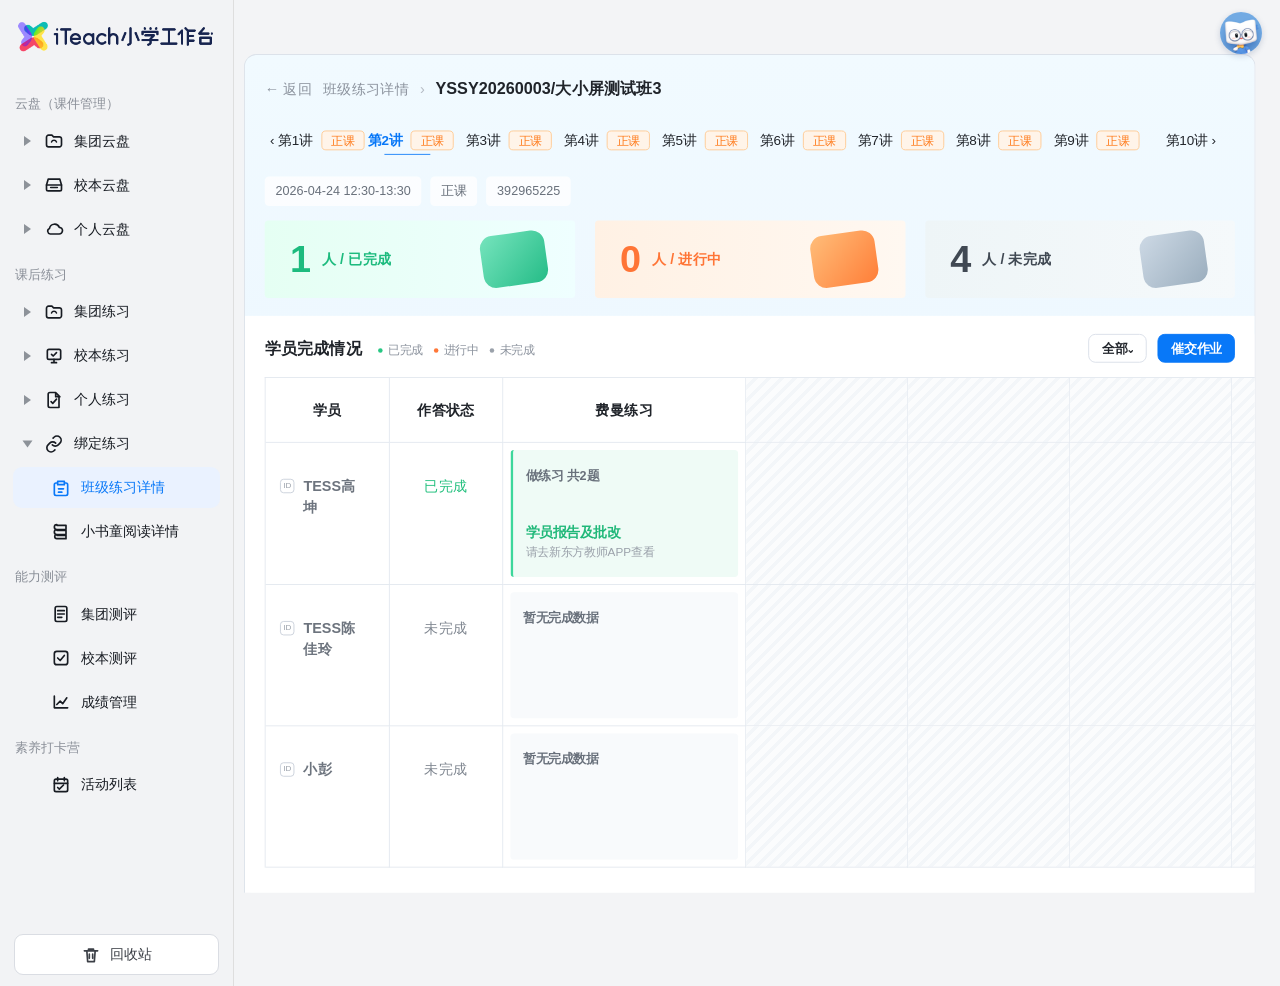
==== pages/class-detail.html @ 16ca64b8 "Initial static prototype" ====
<!doctype html>
<html lang="zh-CN">
  <head>
    <meta charset="utf-8" />
    <meta name="viewport" content="width=device-width, initial-scale=1" />
    <title>班级练习详情 - 原型</title>
    <link rel="stylesheet" href="../assets/styles.css" />
    <link rel="stylesheet" href="../assets/class-detail.css" />
  </head>
  <body>
    <div class="app">
      <aside class="iteach-sidebar">
        <div class="sidebar-logo"><img src="../assets/iteach-logo.png" alt="iTeach小学工作台" /></div>
        <nav class="iteach-nav" aria-label="主导航">
          <div class="nav-group-title">云盘（课件管理）</div>
          <a class="nav-row" href="#"><span class="tri"></span><span class="nav-icon icon-folder-cloud"></span><span class="nav-label">集团云盘</span></a>
          <a class="nav-row" href="#"><span class="tri"></span><span class="nav-icon icon-drive"></span><span class="nav-label">校本云盘</span></a>
          <a class="nav-row" href="#"><span class="tri"></span><span class="nav-icon icon-cloud"></span><span class="nav-label">个人云盘</span></a>
          <div class="nav-group-title">课后练习</div>
          <a class="nav-row" href="../index.html"><span class="tri"></span><span class="nav-icon icon-folder-check"></span><span class="nav-label">集团练习</span></a>
          <a class="nav-row" href="../index.html"><span class="tri"></span><span class="nav-icon icon-screen-check"></span><span class="nav-label">校本练习</span></a>
          <a class="nav-row" href="../index.html"><span class="tri"></span><span class="nav-icon icon-file-check"></span><span class="nav-label">个人练习</span></a>
          <a class="nav-row expanded" href="#"><span class="tri"></span><span class="nav-icon icon-link"></span><span class="nav-label">绑定练习</span></a>
          <a class="nav-row child active" href="class-detail.html"><span class="nav-icon icon-clipboard"></span><span class="nav-label">班级练习详情</span></a>
          <a class="nav-row child" href="#"><span class="nav-icon icon-book-stack"></span><span class="nav-label">小书童阅读详情</span></a>
          <div class="nav-group-title">能力测评</div>
          <a class="nav-row child" href="#"><span class="nav-icon icon-report"></span><span class="nav-label">集团测评</span></a>
          <a class="nav-row child" href="#"><span class="nav-icon icon-check-square"></span><span class="nav-label">校本测评</span></a>
          <a class="nav-row child" href="#"><span class="nav-icon icon-chart"></span><span class="nav-label">成绩管理</span></a>
          <div class="nav-group-title">素养打卡营</div>
          <a class="nav-row child" href="#"><span class="nav-icon icon-calendar-check"></span><span class="nav-label">活动列表</span></a>
        </nav>
        <button class="recycle" type="button"><span class="nav-icon icon-trash"></span><span>回收站</span></button>
      </aside>

      <main class="main class-detail-main">
        <div class="avatar" aria-label="当前用户">owl</div>
        <section class="class-detail-shell">
          <header class="class-detail-head">
            <div class="class-breadcrumb"><a href="../index.html">← 返回</a><span>班级练习详情</span><strong>YSSY20260003/大小屏测试班3</strong></div>
            <nav class="lesson-tabs" aria-label="课次切换">
              <button type="button">‹ 第1讲 <span>正课</span></button>
              <button class="active" type="button">第2讲 <span>正课</span></button>
              <button type="button">第3讲 <span>正课</span></button>
              <button type="button">第4讲 <span>正课</span></button>
              <button type="button">第5讲 <span>正课</span></button>
              <button type="button">第6讲 <span>正课</span></button>
              <button type="button">第7讲 <span>正课</span></button>
              <button type="button">第8讲 <span>正课</span></button>
              <button type="button">第9讲 <span>正课</span></button>
              <button type="button">第10讲 ›</button>
            </nav>
            <div class="lesson-meta"><span>2026-04-24 12:30-13:30</span><span>正课</span><span>392965225</span></div>
          </header>

          <section class="completion-cards" aria-label="完成统计">
            <article class="complete">
              <strong>1</strong><span>人 / 已完成</span><em></em>
            </article>
            <article class="doing">
              <strong>0</strong><span>人 / 进行中</span><em></em>
            </article>
            <article class="pending">
              <strong>4</strong><span>人 / 未完成</span><em></em>
            </article>
          </section>

          <section class="student-completion">
            <div class="completion-head">
              <div><h1>学员完成情况</h1><span class="legend done">已完成</span><span class="legend doing">进行中</span><span class="legend pending">未完成</span></div>
              <div class="completion-actions"><button class="btn" type="button">全部⌄</button><button class="btn primary" type="button">催交作业</button></div>
            </div>

            <div class="completion-grid" role="table" aria-label="学员完成情况">
              <div class="grid-head student">学员</div>
              <div class="grid-head status-col">作答状态</div>
              <div class="grid-head task-col">费曼练习</div>
              <div class="grid-head blank"></div>
              <div class="grid-head blank"></div>
              <div class="grid-head blank"></div>
              <div class="grid-head blank"></div>

              <div class="student-cell"><span class="student-id">ID</span><strong>TESS高<br />坤</strong></div>
              <div class="status-cell done">已完成</div>
              <div class="task-cell">
                <div class="feynman-task done">
                  <span>做练习 共2题</span>
                  <a href="report.html">学员报告及批改</a>
                  <em>请去新东方教师APP查看</em>
                </div>
              </div>
              <div class="empty-col"></div>
              <div class="empty-col"></div>
              <div class="empty-col"></div>
              <div class="empty-col"></div>

              <div class="student-cell"><span class="student-id">ID</span><strong>TESS陈<br />佳玲</strong></div>
              <div class="status-cell">未完成</div>
              <div class="task-cell"><div class="empty-task">暂无完成数据</div></div>
              <div class="empty-col"></div>
              <div class="empty-col"></div>
              <div class="empty-col"></div>
              <div class="empty-col"></div>

              <div class="student-cell"><span class="student-id">ID</span><strong>小彭</strong></div>
              <div class="status-cell">未完成</div>
              <div class="task-cell"><div class="empty-task">暂无完成数据</div></div>
              <div class="empty-col"></div>
              <div class="empty-col"></div>
              <div class="empty-col"></div>
              <div class="empty-col"></div>
            </div>
          </section>
        </section>
      </main>
    </div>
  </body>
</html>
---- assets/styles.css ----
* {
  box-sizing: border-box;
}
:root {
  --iteach-blue-600: #0878f8;
  --iteach-blue-100: #eaf4ff;
  --iteach-blue-border: #bfe3ff;
  --iteach-warning: #ff7043;
  --iteach-warning-bg: #fff1eb;
  --iteach-success: #19b66a;
  --iteach-success-bg: #edfff6;
  --iteach-page-bg: #f3f4f6;
  --iteach-sidebar-bg: #f2f3f5;
  --iteach-panel: #ffffff;
  --iteach-panel-soft: #f7f9fc;
  --iteach-text-primary: #20242a;
  --iteach-text-secondary: #606873;
  --iteach-text-muted: #a8afb8;
  --iteach-border: #e8ebef;
  --iteach-border-strong: #d8dee8;
  --iteach-divider: #eef0f3;
  --iteach-radius-sm: 6px;
  --iteach-radius-md: 8px;
  --iteach-radius-lg: 12px;
  --iteach-shadow-popover: 0 6px 18px rgb(31 45 61 / 12%);
  --iteach-shadow-modal: 0 12px 32px rgb(31 45 61 / 18%);
  --iteach-font-family: -apple-system, BlinkMacSystemFont, "Segoe UI", Arial, "PingFang SC", "Microsoft YaHei", sans-serif;
  --icon-folder: url("data:image/svg+xml,%3Csvg viewBox='0 0 24 24' xmlns='http://www.w3.org/2000/svg'%3E%3Cpath fill='none' stroke='black' stroke-width='2' stroke-linecap='round' stroke-linejoin='round' d='M3 7.5A2.5 2.5 0 0 1 5.5 5h4l2 2h7A2.5 2.5 0 0 1 21 9.5v7A2.5 2.5 0 0 1 18.5 19h-13A2.5 2.5 0 0 1 3 16.5z'/%3E%3Cpath fill='none' stroke='black' stroke-width='1.8' stroke-linecap='round' d='M9 13.2a3.2 3.2 0 0 1 6 0'/%3E%3C/svg%3E");
  --icon-drive: url("data:image/svg+xml,%3Csvg viewBox='0 0 24 24' xmlns='http://www.w3.org/2000/svg'%3E%3Cpath fill='none' stroke='black' stroke-width='2' stroke-linejoin='round' d='M5 5h14l2 7v5a2 2 0 0 1-2 2H5a2 2 0 0 1-2-2v-5z'/%3E%3Cpath fill='none' stroke='black' stroke-width='2' stroke-linecap='round' d='M3 12h18M8 15h8'/%3E%3C/svg%3E");
  --icon-cloud: url("data:image/svg+xml,%3Csvg viewBox='0 0 24 24' xmlns='http://www.w3.org/2000/svg'%3E%3Cpath fill='none' stroke='black' stroke-width='2' stroke-linecap='round' stroke-linejoin='round' d='M7.5 18H18a4 4 0 0 0 .4-8 6.2 6.2 0 0 0-11.8 1.3A3.5 3.5 0 0 0 7.5 18z'/%3E%3C/svg%3E");
  --icon-screen: url("data:image/svg+xml,%3Csvg viewBox='0 0 24 24' xmlns='http://www.w3.org/2000/svg'%3E%3Crect x='4' y='4' width='16' height='12' rx='2' fill='none' stroke='black' stroke-width='2'/%3E%3Cpath fill='none' stroke='black' stroke-width='2' stroke-linecap='round' stroke-linejoin='round' d='m9 10 2 2 4-4M12 16v3M9 20h6'/%3E%3C/svg%3E");
  --icon-file-check: url("data:image/svg+xml,%3Csvg viewBox='0 0 24 24' xmlns='http://www.w3.org/2000/svg'%3E%3Cpath fill='none' stroke='black' stroke-width='2' stroke-linecap='round' stroke-linejoin='round' d='M7 3h7l4 4v14H7a2 2 0 0 1-2-2V5a2 2 0 0 1 2-2zM14 3v5h5M8.5 14l2 2 4.5-5'/%3E%3C/svg%3E");
  --icon-link: url("data:image/svg+xml,%3Csvg viewBox='0 0 24 24' xmlns='http://www.w3.org/2000/svg'%3E%3Cpath fill='none' stroke='black' stroke-width='2' stroke-linecap='round' stroke-linejoin='round' d='M10 13a5 5 0 0 0 7.1 0l2-2a5 5 0 0 0-7.1-7.1l-1.1 1.1M14 11a5 5 0 0 0-7.1 0l-2 2A5 5 0 0 0 12 20.1l1.1-1.1'/%3E%3C/svg%3E");
  --icon-clipboard: url("data:image/svg+xml,%3Csvg viewBox='0 0 24 24' xmlns='http://www.w3.org/2000/svg'%3E%3Cpath fill='none' stroke='black' stroke-width='2' stroke-linejoin='round' d='M8 4h8v4H8zM6 6h2v2h8V6h2a2 2 0 0 1 2 2v11a2 2 0 0 1-2 2H6a2 2 0 0 1-2-2V8a2 2 0 0 1 2-2z'/%3E%3Cpath fill='none' stroke='black' stroke-width='2' stroke-linecap='round' d='M9 13h6M9 17h4'/%3E%3C/svg%3E");
  --icon-book-stack: url("data:image/svg+xml,%3Csvg viewBox='0 0 24 24' xmlns='http://www.w3.org/2000/svg'%3E%3Cpath fill='none' stroke='black' stroke-width='2' stroke-linecap='round' stroke-linejoin='round' d='M7 4h11v5H7a3 3 0 0 1 0-6M7 10h11v5H7a3 3 0 0 1 0-6M7 16h11v4H7a2.5 2.5 0 0 1 0-5'/%3E%3C/svg%3E");
  --icon-report: url("data:image/svg+xml,%3Csvg viewBox='0 0 24 24' xmlns='http://www.w3.org/2000/svg'%3E%3Crect x='5' y='3' width='14' height='18' rx='2' fill='none' stroke='black' stroke-width='2'/%3E%3Cpath fill='none' stroke='black' stroke-width='2' stroke-linecap='round' d='M8 8h8M8 12h8M8 16h5'/%3E%3C/svg%3E");
  --icon-check-square: url("data:image/svg+xml,%3Csvg viewBox='0 0 24 24' xmlns='http://www.w3.org/2000/svg'%3E%3Crect x='4' y='4' width='16' height='16' rx='3' fill='none' stroke='black' stroke-width='2'/%3E%3Cpath fill='none' stroke='black' stroke-width='2' stroke-linecap='round' stroke-linejoin='round' d='m8 12 3 3 5-6'/%3E%3C/svg%3E");
  --icon-chart: url("data:image/svg+xml,%3Csvg viewBox='0 0 24 24' xmlns='http://www.w3.org/2000/svg'%3E%3Cpath fill='none' stroke='black' stroke-width='2' stroke-linecap='round' stroke-linejoin='round' d='M4 19V5M4 19h16M7 15l4-4 3 3 5-7'/%3E%3C/svg%3E");
  --icon-calendar-check: url("data:image/svg+xml,%3Csvg viewBox='0 0 24 24' xmlns='http://www.w3.org/2000/svg'%3E%3Crect x='4' y='5' width='16' height='15' rx='2' fill='none' stroke='black' stroke-width='2'/%3E%3Cpath fill='none' stroke='black' stroke-width='2' stroke-linecap='round' d='M8 3v4M16 3v4M4 10h16'/%3E%3Cpath fill='none' stroke='black' stroke-width='2' stroke-linecap='round' stroke-linejoin='round' d='m8 15 2 2 5-5'/%3E%3C/svg%3E");
  --icon-edit-square: url("data:image/svg+xml,%3Csvg viewBox='0 0 24 24' xmlns='http://www.w3.org/2000/svg'%3E%3Cpath fill='none' stroke='black' stroke-width='2' stroke-linecap='round' stroke-linejoin='round' d='M12 5H6a2 2 0 0 0-2 2v11a2 2 0 0 0 2 2h11a2 2 0 0 0 2-2v-6M14 4l6 6M13 11l6-6'/%3E%3C/svg%3E");
  --icon-clipboard-list: url("data:image/svg+xml,%3Csvg viewBox='0 0 24 24' xmlns='http://www.w3.org/2000/svg'%3E%3Cpath fill='none' stroke='black' stroke-width='2' stroke-linejoin='round' d='M8 4h8v4H8zM6 6h2v2h8V6h2a2 2 0 0 1 2 2v11a2 2 0 0 1-2 2H6a2 2 0 0 1-2-2V8a2 2 0 0 1 2-2z'/%3E%3Cpath fill='none' stroke='black' stroke-width='2' stroke-linecap='round' d='M9 12h6M9 16h6'/%3E%3C/svg%3E");
  --icon-book-open: url("data:image/svg+xml,%3Csvg viewBox='0 0 24 24' xmlns='http://www.w3.org/2000/svg'%3E%3Cpath fill='none' stroke='black' stroke-width='2' stroke-linecap='round' stroke-linejoin='round' d='M4 5.5A3.5 3.5 0 0 1 7.5 4H20v15H7.5A3.5 3.5 0 0 0 4 22zM4 5.5A3.5 3.5 0 0 0 .5 4H4v18'/%3E%3C/svg%3E");
  --icon-trash: url("data:image/svg+xml,%3Csvg viewBox='0 0 24 24' xmlns='http://www.w3.org/2000/svg'%3E%3Cpath fill='none' stroke='black' stroke-width='2' stroke-linecap='round' stroke-linejoin='round' d='M4 7h16M9 7V5h6v2M7 7l1 13h8l1-13M10 11v5M14 11v5'/%3E%3C/svg%3E");
}
html,
body {
  min-height: 100%;
}
body {
  margin: 0;
  min-width: 1280px;
  background: var(--iteach-page-bg);
  color: var(--iteach-text-primary);
  font-family: var(--iteach-font-family);
  font-size: 14px;
  line-height: 1.5;
}
button,
input,
select,
textarea {
  font: inherit;
}
button {
  cursor: pointer;
}
[hidden] {
  display: none !important;
}
input,
select,
textarea {
  width: 100%;
  border: 1px solid var(--iteach-border-strong);
  border-radius: var(--iteach-radius-md);
  background: #fff;
  color: var(--iteach-text-primary);
  outline: none;
}
input,
select {
  height: 32px;
  padding: 0 10px;
}
textarea {
  padding: 10px;
  resize: vertical;
}
input:focus,
select:focus,
textarea:focus {
  border-color: var(--iteach-blue-600);
  box-shadow: 0 0 0 3px rgb(8 120 248 / 12%);
}
.btn {
  display: inline-flex;
  align-items: center;
  justify-content: center;
  min-height: 32px;
  padding: 0 14px;
  border: 1px solid var(--iteach-border-strong);
  border-radius: var(--iteach-radius-md);
  background: #fff;
  color: var(--iteach-text-primary);
  font-weight: 600;
  white-space: nowrap;
}
.btn.primary {
  border-color: var(--iteach-blue-600);
  background: var(--iteach-blue-600);
  color: #fff;
}
.btn:disabled {
  cursor: not-allowed;
  opacity: 0.55;
}
.link {
  border: 0;
  background: transparent;
  color: var(--iteach-blue-600);
  text-decoration: none;
}
.iteach-app {
  display: grid;
  grid-template-columns: 234px minmax(0, 1fr);
  min-height: 100vh;
}
.iteach-sidebar {
  position: relative;
  min-height: 100vh;
  padding: 16px 13px 67px;
  border-right: 1px solid #dedede;
  background: var(--iteach-sidebar-bg);
}
.sidebar-logo {
  display: flex;
  align-items: center;
  height: 41px;
  margin: 0 4px 22px;
}

.sidebar-logo img {
  display: block;
  width: 196px;
  height: auto;
}
.iteach-nav {
  display: block;
  height: calc(100vh - 122px);
  padding-bottom: 49px;
  overflow-y: auto;
  scrollbar-width: none;
}
.iteach-nav::-webkit-scrollbar {
  display: none;
}
.nav-group-title {
  margin: 15px 2px 7px;
  color: #8a8f98;
  font-size: 13px;
  font-weight: 400;
}
.nav-row {
  display: grid;
  grid-template-columns: 13px 23px minmax(0, 1fr);
  column-gap: 7px;
  align-items: center;
  width: 100%;
  min-height: 41px;
  margin-bottom: 3px;
  padding: 0 11px;
  border: 0;
  border-radius: 9px;
  background: transparent;
  color: #171b22;
  font-size: 14px;
  font-weight: 400;
  text-decoration: none;
  text-align: left;
}
.nav-row:hover {
  background: #e9ebef;
}
.nav-row.child {
  grid-template-columns: 23px minmax(0, 1fr);
  padding-left: 38px;
}
.nav-row.active {
  background: #eaf2ff;
  color: var(--iteach-blue-600);
}
.nav-row.expanded .tri {
  transform: rotate(90deg);
}
.nav-row.folder-child {
  padding-left: 25px;
}
.folder-dot {
  width: 18px;
  height: 14px;
  border-radius: 4px;
  background: #ffb13d;
}
.nav-label {
  overflow: hidden;
  text-overflow: ellipsis;
  white-space: nowrap;
}
.tri {
  width: 0;
  height: 0;
  border-top: 5px solid transparent;
  border-bottom: 5px solid transparent;
  border-left: 7px solid #8d9299;
}
.nav-icon {
  display: inline-block;
  width: 20px;
  height: 20px;
  background-color: currentColor;
  color: inherit;
  -webkit-mask: var(--icon-folder) center / contain no-repeat;
  mask: var(--icon-folder) center / contain no-repeat;
}
.icon-folder-cloud,
.icon-folder-check {
  -webkit-mask-image: var(--icon-folder);
  mask-image: var(--icon-folder);
}
.icon-drive {
  -webkit-mask-image: var(--icon-drive);
  mask-image: var(--icon-drive);
}
.icon-cloud {
  -webkit-mask-image: var(--icon-cloud);
  mask-image: var(--icon-cloud);
}
.icon-screen-check {
  -webkit-mask-image: var(--icon-screen);
  mask-image: var(--icon-screen);
}
.icon-file-check {
  -webkit-mask-image: var(--icon-file-check);
  mask-image: var(--icon-file-check);
}
.icon-link {
  -webkit-mask-image: var(--icon-link);
  mask-image: var(--icon-link);
}
.icon-clipboard {
  -webkit-mask-image: var(--icon-clipboard);
  mask-image: var(--icon-clipboard);
}
.icon-book-stack {
  -webkit-mask-image: var(--icon-book-stack);
  mask-image: var(--icon-book-stack);
}
.icon-report {
  -webkit-mask-image: var(--icon-report);
  mask-image: var(--icon-report);
}
.icon-check-square {
  -webkit-mask-image: var(--icon-check-square);
  mask-image: var(--icon-check-square);
}
.icon-chart {
  -webkit-mask-image: var(--icon-chart);
  mask-image: var(--icon-chart);
}
.icon-calendar-check {
  -webkit-mask-image: var(--icon-calendar-check);
  mask-image: var(--icon-calendar-check);
}
.icon-edit-square {
  -webkit-mask-image: var(--icon-edit-square);
  mask-image: var(--icon-edit-square);
}
.icon-clipboard-list {
  -webkit-mask-image: var(--icon-clipboard-list);
  mask-image: var(--icon-clipboard-list);
}
.icon-book-open {
  -webkit-mask-image: var(--icon-book-open);
  mask-image: var(--icon-book-open);
}
.icon-trash {
  -webkit-mask-image: var(--icon-trash);
  mask-image: var(--icon-trash);
}
.recycle {
  position: absolute;
  right: 14px;
  bottom: 11px;
  left: 14px;
  display: flex;
  align-items: center;
  justify-content: center;
  gap: 9px;
  height: 41px;
  border: 1px solid #dadde3;
  border-radius: 9px;
  background: #fff;
  color: #3b3f46;
  font-size: 14px;
  font-weight: 400;
}
.iteach-main {
  position: relative;
  min-width: 0;
  padding: 55px 24px 0 0;
}
.avatar {
  position: fixed;
  top: 12px;
  right: 18px;
  z-index: 3;
  flex: 0 0 auto;
  display: grid;
  place-items: center;
  width: 42px;
  height: 42px;
  border-radius: 50%;
  background: url("avatar-owl.png") center / cover no-repeat;
  color: transparent;
  font-size: 0;
  box-shadow: 0 2px 6px rgb(20 50 100 / 18%);
}
.workspace {
  min-height: calc(100vh - 55px);
  padding: 22px 24px 0;
  border: 1px solid #dedede;
  border-bottom: 0;
  border-radius: 14px 14px 0 0;
  background: var(--iteach-panel);
}
.workspace-head {
  display: flex;
  align-items: flex-start;
  justify-content: space-between;
  gap: 28px;
  min-height: 96px;
  margin-bottom: 0;
  min-width: 0;
}
.path-tools {
  min-width: 0;
  padding-top: 5px;
}
.workspace-path {
  display: flex;
  align-items: center;
  min-width: 0;
  color: #8b929d;
  font-size: 16px;
  line-height: 32px;
  white-space: nowrap;
}
.workspace-path > * {
  flex: 0 0 auto;
}
.workspace-path span::after {
  content: "›";
  margin: 0 10px;
  color: #b5bbc4;
}
.workspace-path strong {
  color: var(--iteach-text-primary);
  font-weight: 600;
}
.back-link {
  flex: 0 0 auto;
  margin-right: 16px;
  border: 0;
  background: transparent;
  color: #8b929d;
  font-size: 16px;
  white-space: nowrap;
}
.title-count {
  color: var(--iteach-text-secondary);
  font-size: 15px;
  font-weight: 500;
}
.head-actions {
  display: flex;
  align-items: center;
  gap: 8px;
  flex-shrink: 0;
}
.search {
  display: grid;
  grid-template-columns: 18px minmax(0, 1fr);
  align-items: center;
  gap: 8px;
  width: 280px;
  height: 32px;
  padding: 0 12px;
  border: 1px solid var(--iteach-border-strong);
  border-radius: var(--iteach-radius-md);
  background: #fff;
}
.search span {
  display: grid;
  place-items: center;
  color: var(--iteach-blue-600);
  font-size: 18px;
  line-height: 1;
}
.search input {
  height: 30px;
  min-width: 0;
  padding: 0;
  border: 0;
  border-radius: 0;
  box-shadow: none;
}
.search input:focus {
  border-color: transparent;
  box-shadow: none;
}
.new-menu {
  position: relative;
}
.menu-popover {
  position: absolute;
  top: 42px;
  right: 0;
  z-index: 4;
  display: none;
  width: 124px;
  padding: 8px 0;
  border-radius: var(--iteach-radius-md);
  background: #fff;
  box-shadow: var(--iteach-shadow-popover);
}
.new-menu.open .menu-popover {
  display: grid;
}
.menu-popover::before {
  content: "";
  position: absolute;
  top: -7px;
  right: 28px;
  width: 14px;
  height: 14px;
  background: #fff;
  transform: rotate(45deg);
}
.menu-popover button {
  position: relative;
  z-index: 1;
  height: 36px;
  border: 0;
  background: transparent;
  color: var(--iteach-text-primary);
  text-align: left;
  padding: 0 18px;
}
.menu-popover button:hover {
  background: #f4f8ff;
  color: var(--iteach-blue-600);
}
.list-tools {
  display: flex;
  gap: 28px;
  height: 40px;
  align-items: center;
}
.list-tools button {
  border: 0;
  background: transparent;
  color: var(--iteach-blue-600);
  font-weight: 500;
}
.resource-table table {
  width: 100%;
  table-layout: fixed;
  border-collapse: collapse;
}
.resource-table .col-select {
  width: 42px;
}
.resource-table .col-name {
  width: 42%;
}
.resource-table .col-type {
  width: 105px;
}
.resource-table .col-count {
  width: 90px;
}
.resource-table .col-creator {
  width: 90px;
}
.resource-table .col-modified {
  width: 190px;
}
.resource-table .col-actions {
  width: 170px;
}
.resource-table th,
.resource-table td {
  height: 58px;
  padding: 0 10px;
  border-bottom: 1px solid var(--iteach-border);
  text-align: left;
  vertical-align: middle;
  overflow: hidden;
}
.resource-table th {
  color: #8f97a3;
  font-weight: 500;
  white-space: nowrap;
}
.resource-table td:nth-child(3),
.resource-table td:nth-child(4),
.resource-table td:nth-child(5),
.resource-table td:nth-child(6),
.resource-table td:nth-child(8) {
  white-space: nowrap;
}
.resource-table td:nth-child(8) {
  overflow: visible;
}
.select-col {
  width: 36px;
}
.checkbox {
  display: inline-grid;
  place-items: center;
  width: 14px;
  height: 14px;
  border: 1px solid var(--iteach-border-strong);
  border-radius: 3px;
  color: #fff;
  font-size: 11px;
}
.resource-name {
  display: inline-flex;
  align-items: center;
  max-width: 100%;
  min-width: 0;
}
.resource-text {
  display: inline-block;
  min-width: 0;
  overflow: hidden;
  text-overflow: ellipsis;
  white-space: nowrap;
}
.doc-icon {
  flex: 0 0 auto;
  display: inline-grid;
  place-items: center;
  width: 24px;
  height: 24px;
  margin-right: 10px;
  border-radius: 5px;
  background: #35aef3;
}
.doc-icon::before {
  content: "≡";
  color: #fff;
  font-weight: 800;
}
.row-icon {
  border: 0;
  background: transparent;
  color: #8d949e;
  margin-left: 8px;
  white-space: nowrap;
}
.row-link {
  color: var(--iteach-blue-600);
  font-weight: 700;
  text-decoration: none;
}
.pagination {
  position: absolute;
  right: 0;
  bottom: 18px;
  left: 0;
  display: flex;
  align-items: center;
  justify-content: center;
  gap: 8px;
}
.pagination span {
  white-space: nowrap;
}
.pagination button,
.pagination select {
  width: auto;
  height: 30px;
  border: 1px solid var(--iteach-border-strong);
  border-radius: var(--iteach-radius-sm);
  background: #fff;
}
.pagination select {
  min-width: 100px;
  padding: 0 28px 0 10px;
}
.pagination strong {
  display: grid;
  place-items: center;
  width: 30px;
  height: 30px;
  border-radius: var(--iteach-radius-sm);
  background: var(--iteach-blue-600);
  color: #fff;
}
.modal-layer {
  position: fixed;
  inset: 0;
  z-index: 20;
  display: grid;
  place-items: center;
  background: rgb(0 0 0 / 46%);
}
.modal-layer.full {
  align-items: stretch;
  justify-items: stretch;
  padding-top: 60px;
}
.name-dialog {
  width: 420px;
  border-radius: var(--iteach-radius-lg);
  background: #fff;
  box-shadow: var(--iteach-shadow-modal);
}
.name-dialog header,
.name-dialog footer {
  display: flex;
  align-items: center;
  justify-content: space-between;
  gap: 12px;
  padding: 16px 24px;
}
.name-dialog h2,
.creation-head h2 {
  margin: 0;
  font-size: 16px;
}
.name-dialog textarea {
  display: block;
  width: calc(100% - 48px);
  margin: 0 24px 8px;
}
.name-dialog footer {
  justify-content: flex-end;
}
.close-btn {
  display: inline-grid;
  place-items: center;
  width: 30px;
  height: 30px;
  border: 0;
  border-radius: 50%;
  background: transparent;
  color: var(--iteach-text-secondary);
  font-size: 24px;
  line-height: 1;
}
.creation-modal {
  display: grid;
  grid-template-rows: 52px minmax(0, 1fr) 52px;
  min-height: calc(100vh - 60px);
  background: #f4f6f9;
  border-radius: var(--iteach-radius-lg) var(--iteach-radius-lg) 0 0;
  overflow: hidden;
}
.creation-head {
  display: flex;
  align-items: center;
  justify-content: space-between;
  padding: 0 22px;
  border-bottom: 1px solid var(--iteach-divider);
  background: #fff;
}
.creation-title {
  display: flex;
  align-items: center;
  gap: 10px;
}
.creation-icon {
  display: grid;
  place-items: center;
  width: 26px;
  height: 26px;
  border-radius: 50%;
  background: var(--iteach-warning);
  color: #fff;
  font-weight: 700;
}
.creation-body {
  display: grid;
  grid-template-columns: 210px minmax(0, 1fr) 300px;
  gap: 14px;
  min-height: 0;
  padding: 16px 24px;
  overflow: auto;
}
.creation-rail {
  display: grid;
  align-content: start;
  gap: 10px;
}
.source-tab {
  min-height: 46px;
  padding: 12px 16px;
  border: 1px solid var(--iteach-blue-border);
  border-radius: var(--iteach-radius-md);
  background: #fff;
}
.source-tab.active {
  border-color: var(--iteach-blue-600);
  background: var(--iteach-blue-600);
  color: #fff;
  box-shadow: 0 6px 14px rgb(8 120 248 / 20%);
}
.creation-work,
.creation-side {
  min-width: 0;
}
.section-panel,
.side-card {
  border: 1px solid var(--iteach-border);
  border-radius: var(--iteach-radius-lg);
  background: #fff;
}
.section-panel + .section-panel {
  margin-top: 14px;
}
.section-head {
  display: flex;
  align-items: flex-start;
  justify-content: space-between;
  gap: 16px;
  padding: 16px 18px;
  border-bottom: 1px solid var(--iteach-border);
}
.section-head h2,
.side-card h2 {
  margin: 0;
  font-size: 17px;
}
.section-head p {
  margin: 4px 0 0;
  color: var(--iteach-text-secondary);
}
.section-body {
  padding: 18px;
}
.grid {
  display: grid;
  gap: 14px;
}
.grid.two,
.rule-grid,
.bank-layout {
  grid-template-columns: repeat(2, minmax(0, 1fr));
}
.compact-grid {
  margin-top: 14px;
}
.shared-prompt {
  margin-bottom: 14px;
}
.field label {
  display: block;
  margin-bottom: 6px;
  color: var(--iteach-text-secondary);
  font-weight: 600;
}
.status {
  display: inline-flex;
  align-items: center;
  min-height: 24px;
  padding: 0 9px;
  border-radius: 999px;
  font-size: 12px;
  font-weight: 700;
}
.status.draft {
  background: var(--iteach-warning-bg);
  color: #bf4d25;
}
.status.waiting {
  background: var(--iteach-blue-100);
  color: var(--iteach-blue-600);
}
.status.ready {
  background: var(--iteach-success-bg);
  color: var(--iteach-success);
}
.segment {
  display: grid;
  grid-template-columns: repeat(3, 58px);
  padding: 3px;
  border: 1px solid var(--iteach-border-strong);
  border-radius: var(--iteach-radius-md);
  background: var(--iteach-panel-soft);
}
.segment button {
  height: 28px;
  border: 0;
  border-radius: var(--iteach-radius-sm);
  background: transparent;
}
.segment button.active {
  background: #fff;
  color: var(--iteach-blue-600);
  box-shadow: 0 1px 4px rgb(31 45 61 / 12%);
}
.upload-box {
  display: grid;
  gap: 10px;
  place-items: center;
  min-height: 130px;
  border: 1px dashed var(--iteach-border-strong);
  border-radius: var(--iteach-radius-md);
  color: var(--iteach-text-secondary);
}
.rule-tabs {
  display: flex;
  gap: 22px;
  padding: 0 18px;
  border-bottom: 1px solid var(--iteach-border);
}
.rule-tabs button {
  height: 42px;
  border: 0;
  border-bottom: 2px solid transparent;
  background: transparent;
  color: var(--iteach-text-secondary);
  font-weight: 700;
}
.rule-tabs button.active {
  border-color: var(--iteach-blue-600);
  color: var(--iteach-blue-600);
}
.rule-section {
  display: none;
}
.rule-section.active {
  display: block;
}
.rule-grid,
.bank-layout {
  display: grid;
  gap: 14px;
}
.rule-card,
.analysis-card,
.bank-filter {
  border: 1px solid var(--iteach-border);
  border-radius: var(--iteach-radius-md);
  background: #fbfcfe;
  padding: 14px;
}
.rule-card h3,
.analysis-card h3 {
  margin: 0 0 10px;
  font-size: 15px;
}
.record-line,
.inline-actions {
  display: flex;
  flex-wrap: wrap;
  gap: 10px;
  align-items: center;
}
.record-line {
  margin: 10px 0;
  color: var(--iteach-text-secondary);
}
.rule-output {
  min-height: 190px;
  margin-bottom: 12px;
  border: 1px solid var(--iteach-border);
  border-radius: var(--iteach-radius-md);
  background: #fff;
  padding: 12px;
}
.question-row {
  display: grid;
  gap: 4px;
  width: 100%;
  min-height: 58px;
  border: 1px solid var(--iteach-border);
  border-radius: var(--iteach-radius-md);
  background: #fff;
  text-align: left;
  padding: 10px 12px;
}
.question-row.active {
  border-color: var(--iteach-blue-border);
  background: var(--iteach-blue-100);
}
.question-row em {
  color: var(--iteach-text-secondary);
  font-style: normal;
  font-size: 12px;
}
.creation-side {
  display: grid;
  align-content: start;
  gap: 14px;
}
.side-card {
  padding: 16px;
}
.step-list {
  display: grid;
  gap: 10px;
  margin-top: 12px;
}
.step {
  display: grid;
  grid-template-columns: 28px 1fr;
  gap: 10px;
  align-items: center;
  color: var(--iteach-text-secondary);
}
.step span {
  display: grid;
  place-items: center;
  width: 28px;
  height: 28px;
  border-radius: 50%;
  background: var(--iteach-blue-100);
  color: var(--iteach-blue-600);
  font-weight: 800;
}
.step.active span {
  background: var(--iteach-blue-600);
  color: #fff;
}
.phone {
  width: 220px;
  margin: 16px auto 0;
  border: 7px solid #202634;
  border-radius: 24px;
  overflow: hidden;
}
.phone-bar {
  height: 26px;
  background: #202634;
}
.phone-content {
  padding: 14px;
}
.phone-media {
  display: grid;
  place-items: center;
  height: 88px;
  margin: 12px 0;
  border-radius: var(--iteach-radius-md);
  background: var(--iteach-blue-100);
  color: var(--iteach-blue-600);
  font-weight: 800;
}
.material-preview {
  min-height: 260px;
  padding: 14px;
}
.material-preview img {
  width: min(100%, 360px);
  max-height: 190px;
  object-fit: contain;
  border-radius: var(--iteach-radius-sm);
  box-shadow: 0 6px 18px rgb(31 45 61 / 12%);
}
.phone-media.image {
  height: 118px;
  padding: 6px;
  background: #fff;
  border: 1px solid var(--iteach-border);
}
.phone-media.image img {
  width: 100%;
  height: 100%;
  object-fit: contain;
  border-radius: var(--iteach-radius-sm);
}
.phone-content p {
  margin: 0;
  padding: 8px;
  border-radius: var(--iteach-radius-md);
  background: #f2f4f7;
  color: var(--iteach-text-secondary);
  font-size: 12px;
}
.creation-footer {
  display: flex;
  align-items: center;
  justify-content: flex-end;
  gap: 18px;
  padding: 0 24px;
  border-top: 1px solid var(--iteach-divider);
  background: #fff;
  box-shadow: 0 -4px 12px rgb(31 45 61 / 6%);
}
.creation-footer span {
  color: var(--iteach-text-secondary);
}
.toast {
  position: fixed;
  top: 22px;
  left: 50%;
  z-index: 30;
  max-width: 360px;
  padding: 10px 16px;
  border: 1px solid var(--iteach-border);
  border-radius: var(--iteach-radius-md);
  background: #fff;
  color: var(--iteach-text-primary);
  box-shadow: var(--iteach-shadow-popover);
  opacity: 0;
  transform: translate(-50%, -10px);
  pointer-events: none;
  transition: 0.18s ease;
}
.toast.show {
  opacity: 1;
  transform: translate(-50%, 0);
}

/* Secondary pages share the iTeach light workspace shell. */
.app {
  display: grid;
  grid-template-columns: 234px minmax(0, 1fr);
  min-height: 100vh;
}
.main {
  position: relative;
  min-width: 0;
  padding: 55px 24px 0 0;
}
.topbar {
  display: flex;
  align-items: center;
  justify-content: space-between;
  gap: 16px;
  height: 34px;
  margin: -43px 24px 9px;
  color: var(--iteach-text-secondary);
  font-size: 13px;
}
.breadcrumb {
  overflow: hidden;
  text-overflow: ellipsis;
  white-space: nowrap;
}
.user {
  display: flex;
  align-items: center;
  gap: 12px;
  flex: 0 0 auto;
  color: #3c4654;
  font-weight: 600;
}
.user .avatar {
  position: static;
  z-index: auto;
}
.content {
  min-height: calc(100vh - 55px);
  padding: 22px 24px 28px;
  border: 1px solid #dedede;
  border-bottom: 0;
  border-radius: 14px 14px 0 0;
  background: var(--iteach-panel);
}
.page-header {
  display: flex;
  align-items: flex-start;
  justify-content: space-between;
  gap: 20px;
  margin-bottom: 16px;
}
.page-title {
  margin: 0;
  color: var(--iteach-text-primary);
  font-size: 20px;
  line-height: 1.3;
}
.page-desc {
  margin: 7px 0 0;
  color: var(--iteach-text-secondary);
}
.header-actions {
  display: flex;
  flex-wrap: wrap;
  justify-content: flex-end;
  gap: 8px;
}
.layout {
  display: grid;
  grid-template-columns: minmax(0, 1fr) 318px;
  gap: 16px;
  align-items: start;
}
.panel {
  min-width: 0;
  border: 1px solid var(--iteach-border);
  border-radius: var(--iteach-radius-lg);
  background: #fff;
}
.panel + .panel,
.layout aside .panel + .panel {
  margin-top: 14px;
}
.panel-header {
  display: flex;
  align-items: flex-start;
  justify-content: space-between;
  gap: 16px;
  padding: 14px 16px;
  border-bottom: 1px solid var(--iteach-border);
}
.panel-title {
  margin: 0;
  color: var(--iteach-text-primary);
  font-size: 16px;
  line-height: 1.35;
}
.panel-desc {
  margin: 4px 0 0;
  color: var(--iteach-text-secondary);
  font-size: 13px;
}
.panel-body {
  padding: 16px;
}
.metric-grid {
  display: grid;
  grid-template-columns: repeat(4, minmax(0, 1fr));
  gap: 10px;
}
.metric {
  display: grid;
  gap: 5px;
  min-height: 92px;
  padding: 13px 14px;
  border: 1px solid var(--iteach-border);
  border-radius: var(--iteach-radius-md);
  background: #fbfcfe;
}
.metric span {
  color: var(--iteach-text-secondary);
  font-size: 13px;
}
.metric strong {
  color: var(--iteach-text-primary);
  font-size: 26px;
  line-height: 1;
}
.metric em {
  color: var(--iteach-text-secondary);
  font-size: 12px;
  font-style: normal;
}
.split {
  display: grid;
  grid-template-columns: repeat(2, minmax(0, 1fr));
  gap: 16px;
}
.mini-list,
.evidence-list,
.student-list {
  display: grid;
  gap: 10px;
  margin-top: 12px;
}
.mini-row {
  display: grid;
  grid-template-columns: minmax(0, 1fr) auto;
  gap: 12px;
  align-items: center;
  min-height: 58px;
  padding: 11px 12px;
  border: 1px solid var(--iteach-border);
  border-radius: var(--iteach-radius-md);
  background: #fbfcfe;
}
.mini-row strong,
.student-row strong,
.timeline-item strong {
  display: block;
  color: var(--iteach-text-primary);
  font-size: 14px;
}
.mini-row span,
.student-row span span,
.timeline-item span {
  color: var(--iteach-text-secondary);
  font-size: 12px;
}
.bar-cell {
  width: 120px;
}
.bar-track {
  overflow: hidden;
  height: 8px;
  border-radius: 999px;
  background: #edf0f5;
}
.bar-fill {
  display: block;
  height: 100%;
  border-radius: inherit;
  background: var(--iteach-blue-600);
}
.bar-fill.success {
  background: var(--iteach-success);
}
.bar-fill.warning {
  background: #ff9f43;
}
.width-88 {
  width: 88%;
}
.width-66 {
  width: 66%;
}
.width-56 {
  width: 56%;
}
.evidence {
  min-height: 104px;
  padding: 13px;
  border: 1px solid var(--iteach-border);
  border-radius: var(--iteach-radius-md);
  background: #fbfcfe;
}
.evidence-head {
  display: flex;
  align-items: center;
  justify-content: space-between;
  gap: 10px;
}
.quote {
  margin: 10px 0 0;
  color: var(--iteach-text-secondary);
  font-size: 13px;
}
.table-wrap {
  overflow: hidden;
  border-top: 1px solid var(--iteach-border);
}
.table-wrap table {
  width: 100%;
  border-collapse: collapse;
}
.table-wrap th,
.table-wrap td {
  height: 54px;
  padding: 0 16px;
  border-bottom: 1px solid var(--iteach-border);
  text-align: left;
  vertical-align: middle;
}
.table-wrap th {
  color: var(--iteach-text-muted);
  font-size: 13px;
  font-weight: 500;
}
.student-row {
  display: grid;
  grid-template-columns: minmax(0, 1fr) auto;
  gap: 12px;
  align-items: center;
  width: 100%;
  min-height: 64px;
  padding: 11px 12px;
  border: 1px solid var(--iteach-border);
  border-radius: var(--iteach-radius-md);
  background: #fff;
  text-align: left;
}
.student-row.active {
  border-color: var(--iteach-blue-border);
  background: var(--iteach-blue-100);
}
.student-score-grid {
  grid-template-columns: repeat(2, minmax(0, 1fr));
  margin: 12px 0;
}
.student-evidence-list {
  margin-top: 0;
}
.review-note {
  display: grid;
  gap: 12px;
}
.btn.danger {
  border-color: #ffc6bd;
  background: #fff7f5;
  color: #cf3e2d;
}
.status.danger {
  background: #fff0f0;
  color: #d92d20;
}
.phone-score {
  display: flex;
  align-items: baseline;
  justify-content: center;
  gap: 4px;
  margin: 12px 0;
  color: var(--iteach-blue-600);
}
.phone-score strong {
  font-size: 36px;
  line-height: 1;
}
.phone-card {
  margin-top: 10px;
  padding: 10px;
  border-radius: var(--iteach-radius-md);
  background: #f2f6fb;
}
.phone-card strong {
  display: block;
  font-size: 12px;
}
.phone-card p,
.phone-content .phone-card p {
  margin: 6px 0 0;
  padding: 0;
  border-radius: 0;
  background: transparent;
  color: var(--iteach-text-secondary);
  font-size: 12px;
}
.mini-dimension-list { display: grid; gap: 6px; margin-top: 8px; }
.mini-dimension-list span { display: grid; grid-template-columns: 62px minmax(0, 1fr) 24px; gap: 6px; align-items: center; color: var(--iteach-text-secondary); font-size: 12px; }
.mini-dimension-list span::before { content: ""; grid-column: 2; grid-row: 1; height: 6px; border-radius: 999px; background: #dfe9f8; }
.mini-dimension-list span::after { content: ""; grid-column: 2; grid-row: 1; width: 76%; height: 6px; border-radius: 999px; background: var(--iteach-blue-600); }
.mini-dimension-list span:nth-child(1)::after { width: 88%; }
.mini-dimension-list span:nth-child(3)::after { width: 92%; background: var(--iteach-success); }
.mini-dimension-list span:nth-child(4)::after { width: 85%; }
.mini-dimension-list span:nth-child(5)::after { width: 90%; }
.mini-dimension-list em { grid-column: 3; grid-row: 1; font-style: normal; font-weight: 700; color: var(--iteach-text-primary); }
.phone-audio { width: 100%; height: 30px; margin-top: 8px; border: 0; border-radius: var(--iteach-radius-sm); background: var(--iteach-blue-600); color: #fff; font-size: 12px; font-weight: 700; }
.preview-task { background: #fff8ef; }
.report-three-layout { display: grid; grid-template-columns: minmax(0, 1fr) 328px; gap: 16px; align-items: start; }
.report-main, .report-side { display: grid; gap: 14px; min-width: 0; }
.report-part .panel-body { padding: 14px 16px 16px; }
.task-ref-grid { display: grid; grid-template-columns: 1.25fr 1fr 0.9fr; gap: 12px; }
.source-card, .knowledge-card, .dimension-board, .voice-box, .student-focus { border: 1px solid var(--iteach-border); border-radius: var(--iteach-radius-md); background: #fbfcfe; padding: 13px; }
.source-label { color: var(--iteach-blue-600); font-size: 12px; font-weight: 800; }
.source-card h3 { margin: 7px 0 8px; font-size: 16px; line-height: 1.45; }
.source-card p, .knowledge-card p, .voice-box p, .student-focus p { margin: 8px 0 0; color: var(--iteach-text-secondary); font-size: 13px; }
.tag-list, .rule-points, .compact-stats, .voice-actions, .focus-score { display: flex; flex-wrap: wrap; gap: 8px; }
.tag, .rule-points span, .compact-stats span, .focus-score span { min-height: 24px; padding: 3px 9px; border-radius: 999px; background: var(--iteach-blue-100); color: var(--iteach-blue-600); font-size: 12px; font-weight: 700; }
.media-strip { display: grid; grid-template-columns: repeat(2, minmax(0, 1fr)); gap: 9px; margin-top: 9px; }
.media-thumb { display: grid; align-content: end; min-height: 112px; padding: 10px; border-radius: var(--iteach-radius-md); background: #eef7f2; color: #256b48; }
.media-thumb img { width: 100%; height: 86px; object-fit: contain; border-radius: var(--iteach-radius-sm); background: #fff; margin-bottom: 8px; }
.math-thumb { align-content: start; }
.video-thumb { background: #fff3e8; color: #a7531f; }
.media-thumb span { font-size: 12px; }
.media-thumb strong { margin-top: 4px; font-size: 13px; }
.knowledge-grid { display: grid; grid-template-columns: repeat(3, minmax(0, 1fr)); gap: 10px; }
.knowledge-card h3 { margin: 0; font-size: 14px; }
.knowledge-card strong { display: block; margin-top: 6px; font-size: 28px; line-height: 1; }
.knowledge-card.good strong { color: var(--iteach-success); }
.knowledge-card.missing strong { color: #e6812f; }
.knowledge-card.weak strong { color: #d92d20; }
.analysis-layout { display: grid; grid-template-columns: 330px minmax(0, 1fr); gap: 12px; margin-top: 12px; }
.section-subhead { display: flex; align-items: center; justify-content: space-between; gap: 10px; margin-bottom: 10px; }
.section-subhead h3 { margin: 0; font-size: 15px; }
.dimension-radar { position: relative; height: 210px; border-radius: var(--iteach-radius-md); background: radial-gradient(circle, transparent 0 34%, #e7edf5 35% 36%, transparent 37% 58%, #e7edf5 59% 60%, transparent 61%), #fff; }
.dimension-radar::before { content: ""; position: absolute; inset: 20px; border: 1px solid #dbe3ee; clip-path: polygon(50% 0, 97% 35%, 79% 100%, 21% 100%, 3% 35%); }
.radar-core { position: absolute; inset: 42px 54px 40px; background: rgb(8 120 248 / 20%); border: 2px solid rgb(8 120 248 / 55%); clip-path: polygon(50% 6%, 82% 35%, 75% 87%, 30% 80%, 14% 39%); }
.axis { position: absolute; color: var(--iteach-text-secondary); font-size: 12px; font-weight: 700; }
.axis-top { top: 8px; left: 50%; transform: translateX(-50%); }
.axis-right { top: 76px; right: 10px; }
.axis-bottom-right { right: 34px; bottom: 10px; }
.axis-bottom-left { bottom: 10px; left: 34px; }
.axis-left { top: 76px; left: 10px; }
.dimension-bars { display: grid; gap: 8px; margin-top: 12px; }
.dimension-row { display: grid; grid-template-columns: 82px minmax(0, 1fr) 28px; gap: 8px; align-items: center; color: var(--iteach-text-secondary); font-size: 12px; }
.width-92 { width: 92%; }
.compact-table { border: 1px solid var(--iteach-border); border-radius: var(--iteach-radius-md); }
.compact-table th, .compact-table td { height: 48px; padding: 0 12px; }
.teacher-comment-grid { display: grid; grid-template-columns: minmax(0, 1fr) 280px; gap: 12px; --teacher-comment-box-height: 178px; }
#teacher-note, .voice-box { height: var(--teacher-comment-box-height); }
.voice-box { display: grid; align-content: space-between; gap: 14px; }
.voice-box .voice-actions { justify-content: center; }
.voice-wave { display: flex; align-items: center; justify-content: center; gap: 6px; height: 58px; border-radius: var(--iteach-radius-md); background: #f1f6ff; }
.voice-wave span { width: 4px; border-radius: 999px; background: var(--iteach-blue-600); }
.voice-wave span:nth-child(1) { height: 18px; opacity: 0.45; }
.voice-wave span:nth-child(2) { height: 36px; opacity: 0.7; }
.voice-wave span:nth-child(3) { height: 48px; }
.voice-wave span:nth-child(4) { height: 30px; opacity: 0.7; }
.voice-wave span:nth-child(5) { height: 22px; opacity: 0.45; }
.report-actions { justify-content: flex-end; margin-top: 12px; }
.compact-student-list { margin-top: 0; }
.compact-student-list .student-row { min-height: 54px; }
.student-focus { margin-top: 12px; }
.student-focus h3 { margin: 0 0 8px; font-size: 15px; }
.focus-score { margin-bottom: 8px; }
.single-student-report { grid-template-columns: minmax(0, 1fr) 300px; }
.single-student-report .metric-grid { grid-template-columns: repeat(4, minmax(0, 1fr)); }
.single-student-report .metric { min-height: 86px; }
.single-student-report .task-ref-grid { grid-template-columns: 1.35fr 1fr 0.85fr; }
.single-student-report .knowledge-card { min-height: 142px; }
.single-student-report .analysis-layout { grid-template-columns: 320px minmax(0, 1fr); }
.single-student-report .student-focus { background: #f8fbff; }
.single-student-report .report-side .panel { background: #fff; }
.sticky-report-head { position: sticky; top: 0; z-index: 8; margin: -6px 0 16px; padding: 14px 0; border-bottom: 1px solid var(--iteach-border); background: #fff; }
.score-stepper, .result-edit { display: flex; align-items: center; gap: 8px; }
.score-stepper button, .edit-icon { display: grid; place-items: center; width: 24px; height: 24px; border: 1px solid var(--iteach-border-strong); border-radius: 50%; background: #fff; color: var(--iteach-blue-600); font-weight: 800; line-height: 1; }
.edit-icon { font-size: 13px; }
.wide-media-source .media-strip { width: 80%; grid-template-columns: 1fr; }
.wide-media-source .media-thumb { min-height: 138px; }
.wide-media-source .media-thumb img { height: 96px; }
.shifted-rule-source .rule-points { margin-top: 16px; }
.dimension-board .dimension-radar { height: 236px; overflow: hidden; }
.dimension-board .dimension-radar::before { inset: 32px 48px 34px; }
.dimension-board .radar-core { inset: 54px 74px 48px; }
.dimension-board .axis { padding: 2px 5px; border-radius: 999px; background: #fff; font-size: 11px; box-shadow: 0 1px 4px rgb(31 45 61 / 8%); }
.dimension-board .axis-right { top: 100px; right: 8px; }
.dimension-board .axis-left { top: 100px; left: 8px; }
.dimension-board .axis-bottom-right { right: 28px; bottom: 8px; }
.dimension-board .axis-bottom-left { left: 28px; bottom: 8px; }
.phone { width: 250px; border-color: #465a78; background: #465a78; box-shadow: 0 10px 24px rgb(31 45 61 / 18%); }
.phone-bar { height: 20px; background: #465a78; }
.phone-content { padding: 14px; background: linear-gradient(180deg, #8e7cff 0, #b994ff 108px, #fff 109px, #fff 100%); }
.phone-report-title { display: grid; place-items: center; gap: 2px; margin: 4px 0 10px; color: #fff; text-align: center; }
.phone-report-title strong { font-size: 24px; line-height: 1.1; }
.phone-report-title span { font-size: 13px; font-weight: 600; opacity: 0.92; }
.phone-score { display: grid; place-items: center; gap: 3px; margin: 0 0 12px; padding: 12px; border-radius: 16px; background: #fff; color: #6e56ff; box-shadow: 0 8px 18px rgb(84 64 190 / 18%); }
.phone-score strong { font-size: 30px; line-height: 1; }
.phone-score span { color: var(--iteach-text-secondary); font-size: 12px; }
.phone-card { border: 1px solid #edf0f6; background: #fff; box-shadow: 0 4px 12px rgb(31 45 61 / 8%); }
.phone-card strong { color: #6e56ff; font-size: 13px; text-align: center; }
.preview-comment { background: #f2fffb; border-color: #bcefe4; }
.preview-teacher { background: #fffaf0; border-color: #ffe0a4; }
.phone-radar { position: relative; height: 128px; margin-top: 8px; border-radius: 12px; background: radial-gradient(circle, transparent 0 32%, #e9edf8 33% 35%, transparent 36% 56%, #e9edf8 57% 59%, transparent 60%), #f8fbff; }
.phone-radar::before { content: ""; position: absolute; inset: 26px 48px 22px; border: 1px solid #dbe3ee; clip-path: polygon(50% 0, 96% 35%, 78% 100%, 22% 100%, 4% 35%); }
.phone-radar-core { position: absolute; inset: 38px 64px 30px; background: rgb(8 120 248 / 20%); border: 1px solid rgb(8 120 248 / 55%); clip-path: polygon(50% 6%, 83% 34%, 76% 86%, 28% 78%, 15% 39%); }
.phone-axis { position: absolute; padding: 1px 4px; border-radius: 999px; background: #fff; color: var(--iteach-text-secondary); font-size: 10px; font-weight: 700; line-height: 1.4; box-shadow: 0 1px 4px rgb(31 45 61 / 8%); }
.phone-axis-top { top: 6px; left: 50%; transform: translateX(-50%); }
.phone-axis-right { top: 54px; right: 5px; }
.phone-axis-bottom-right { right: 18px; bottom: 6px; }
.phone-axis-bottom-left { bottom: 6px; left: 18px; }
.phone-axis-left { top: 54px; left: 5px; }
.voice-file-row { display: flex; align-items: center; justify-content: space-between; gap: 8px; margin-top: 10px; padding: 8px 10px; border: 1px solid var(--iteach-border); border-radius: var(--iteach-radius-md); background: #f8fbff; }
.voice-file-row span { color: var(--iteach-text-primary); font-size: 13px; font-weight: 700; }
.report-dialog { position: fixed; inset: 0; z-index: 40; display: grid; place-items: center; padding: 24px; background: rgb(16 24 40 / 36%); }
.report-modal { overflow: hidden; width: min(560px, calc(100vw - 48px)); border-radius: 14px; background: #fff; box-shadow: var(--iteach-shadow-modal); }
.report-modal.wide { width: min(1040px, calc(100vw - 72px)); }
.report-modal header, .report-modal footer { display: flex; align-items: center; justify-content: space-between; gap: 12px; padding: 14px 16px; border-bottom: 1px solid var(--iteach-border); }
.report-modal footer { border-top: 1px solid var(--iteach-border); border-bottom: 0; }
.report-modal h2 { margin: 0; font-size: 17px; }
.chat-replay { display: grid; gap: 22px; min-height: 420px; padding: 20px; background: #f7f9fb; }
.chat-row { max-width: 48%; color: var(--iteach-text-secondary); font-size: 12px; }
.chat-row p { margin: 4px 0 0; padding: 8px 10px; border-radius: 10px; background: #fff; color: var(--iteach-text-primary); }
.chat-row.student { justify-self: end; text-align: right; }
.chat-row.student p { background: #eafff7; }
.audio-player { align-items: center; }
.play-dot { display: grid; place-items: center; width: 28px; height: 28px; border: 0; border-radius: 50%; background: #27c79a; color: #fff; }
.audio-track { flex: 1; height: 4px; border-radius: 999px; background: #e2e8f0; }
.audio-track span { display: block; width: 28%; height: 100%; border-radius: inherit; background: #27c79a; }
.record-body { display: grid; place-items: center; gap: 14px; padding: 28px; text-align: center; }
.record-circle { display: grid; place-items: center; width: 116px; height: 116px; border-radius: 50%; background: #fff0f0; color: #d92d20; font-weight: 800; }

@media (max-width: 1180px) {
  .iteach-app,
  .app,
  .layout,
  .report-three-layout,
  .task-ref-grid,
  .knowledge-grid,
  .analysis-layout,
  .teacher-comment-grid,
  .split,
  .metric-grid,
  .creation-body {
    grid-template-columns: 1fr;
  }
  .iteach-main,
  .main {
    padding: 18px;
  }
  .topbar {
    margin: 0 0 10px;
  }
  .content {
    min-height: auto;
  }
}
---- assets/class-detail.css ----
.class-detail-main {
  padding: 54px 24px 0 10px;
}
.class-detail-shell {
  width: 111.111%;
  min-height: calc(100vh - 54px);
  border: 1px solid #dce2ea;
  border-bottom: 0;
  border-radius: 14px 14px 0 0;
  background: linear-gradient(180deg, #f1faff 0, #eef8ff 310px, #fff 311px);
  overflow: hidden;
  transform: scale(0.9);
  transform-origin: top left;
}
.class-detail-head {
  padding: 24px 22px 16px;
}
.class-breadcrumb {
  display: flex;
  align-items: center;
  gap: 12px;
  color: #8b929d;
  font-size: 16px;
}
.class-breadcrumb a {
  color: #8b929d;
  text-decoration: none;
}
.class-breadcrumb span::after {
  content: "›";
  margin-left: 12px;
  color: #b5bbc4;
}
.class-breadcrumb strong {
  color: var(--iteach-text-primary);
  font-size: 18px;
}
.lesson-tabs {
  display: grid;
  grid-template-columns: repeat(10, minmax(90px, 1fr));
  gap: 10px;
  align-items: center;
  margin-top: 28px;
  overflow: hidden;
}
.lesson-tabs button {
  position: relative;
  min-height: 32px;
  border: 0;
  background: transparent;
  color: var(--iteach-text-primary);
  font-size: 15px;
  white-space: nowrap;
}
.lesson-tabs button.active {
  color: var(--iteach-blue-600);
  font-weight: 700;
}
.lesson-tabs button.active::after {
  content: "";
  position: absolute;
  right: 24px;
  bottom: -1px;
  left: 24px;
  height: 2px;
  background: var(--iteach-blue-600);
}
.lesson-tabs span {
  display: inline-flex;
  align-items: center;
  min-height: 22px;
  margin-left: 5px;
  padding: 0 10px;
  border: 1px solid #ffca92;
  border-radius: 5px;
  background: #fff4e9;
  color: #ff7a1a;
  font-size: 13px;
  font-weight: 500;
}
.lesson-meta {
  display: flex;
  gap: 10px;
  margin-top: 24px;
}
.lesson-meta span {
  min-height: 32px;
  padding: 6px 12px;
  border-radius: 5px;
  background: rgb(255 255 255 / 78%);
  color: #68707b;
}
.completion-cards {
  display: grid;
  grid-template-columns: repeat(3, minmax(0, 1fr));
  gap: 22px;
  padding: 0 22px 20px;
}
.completion-cards article {
  position: relative;
  display: flex;
  align-items: center;
  gap: 12px;
  min-height: 86px;
  overflow: hidden;
  border-radius: 4px;
  padding: 18px 28px;
}
.completion-cards strong {
  font-size: 42px;
  line-height: 1;
}
.completion-cards span {
  font-size: 16px;
  font-weight: 700;
}
.completion-cards em {
  position: absolute;
  right: 32px;
  bottom: 14px;
  width: 72px;
  height: 58px;
  border-radius: 14px;
  transform: rotate(-8deg);
}
.completion-cards .complete {
  background: linear-gradient(90deg, #e5fff3, #efffff);
  color: #1dbb7e;
}
.completion-cards .complete em {
  background: linear-gradient(135deg, #76e4bd, #25bc87);
}
.completion-cards .doing {
  background: linear-gradient(90deg, #fff1e4, #fff8f1);
  color: #ff7536;
}
.completion-cards .doing em {
  background: linear-gradient(135deg, #ffbd79, #ff7e38);
}
.completion-cards .pending {
  background: linear-gradient(90deg, #eef5f7, #f5f9fb);
  color: #404953;
}
.completion-cards .pending em {
  background: linear-gradient(135deg, #cdd9e5, #9baebe);
}
.student-completion {
  background: #fff;
  padding: 20px 22px 28px;
}
.completion-head {
  display: flex;
  align-items: center;
  justify-content: space-between;
  gap: 18px;
  margin-bottom: 16px;
}
.completion-head h1 {
  display: inline;
  margin: 0 18px 0 0;
  font-size: 18px;
}
.legend {
  margin-right: 12px;
  color: #8b929d;
  font-size: 13px;
}
.legend::before {
  content: "";
  display: inline-block;
  width: 5px;
  height: 5px;
  margin-right: 6px;
  border-radius: 50%;
  vertical-align: middle;
}
.legend.done::before {
  background: #27c783;
}
.legend.doing::before {
  background: #ff7738;
}
.legend.pending::before {
  background: #9aa1aa;
}
.completion-actions {
  display: flex;
  gap: 12px;
}
.completion-grid {
  display: grid;
  grid-template-columns: 138px 126px 270px repeat(4, minmax(180px, 1fr));
  min-width: 1120px;
  border-top: 1px solid #e3e8ef;
  border-left: 1px solid #e3e8ef;
}
.completion-grid > * {
  border-right: 1px solid #e3e8ef;
  border-bottom: 1px solid #e3e8ef;
}
.grid-head {
  display: grid;
  place-items: center;
  min-height: 72px;
  color: var(--iteach-text-primary);
  font-size: 16px;
  font-weight: 700;
}
.grid-head.blank,
.empty-col {
  background: repeating-linear-gradient(135deg, #fbfcfd 0 6px, #f3f6f9 6px 10px);
}
.student-cell {
  display: flex;
  align-items: flex-start;
  gap: 10px;
  min-height: 156px;
  padding: 36px 16px;
  color: #6d747e;
  font-size: 16px;
}
.student-id {
  display: inline-grid;
  place-items: center;
  width: 16px;
  height: 16px;
  margin-top: 4px;
  border: 1px solid #c9d0da;
  border-radius: 4px;
  color: #9aa1aa;
  font-size: 9px;
}
.status-cell {
  display: grid;
  place-items: start center;
  min-height: 156px;
  padding-top: 36px;
  color: #7e858f;
  font-size: 16px;
}
.status-cell.done {
  color: #20bf7c;
}
.task-cell {
  min-height: 156px;
  padding: 8px;
}
.feynman-task,
.empty-task {
  min-height: 140px;
  border-radius: 4px;
  padding: 18px 14px;
}
.feynman-task {
  border-left: 3px solid #3cd79b;
  background: #effbf6;
}
.feynman-task span,
.empty-task {
  color: #68707b;
  font-size: 14px;
  font-weight: 600;
}
.feynman-task a {
  display: block;
  margin-top: 42px;
  color: #20b879;
  font-size: 15px;
  font-weight: 800;
  text-decoration: none;
}
.feynman-task em {
  display: block;
  color: #9aa1aa;
  font-size: 13px;
  font-style: normal;
}
.empty-task {
  background: #f8fafc;
}
@media (max-width: 1180px) {
  .lesson-tabs,
  .completion-cards {
    grid-template-columns: 1fr;
  }
  .completion-grid {
    min-width: 980px;
  }
}
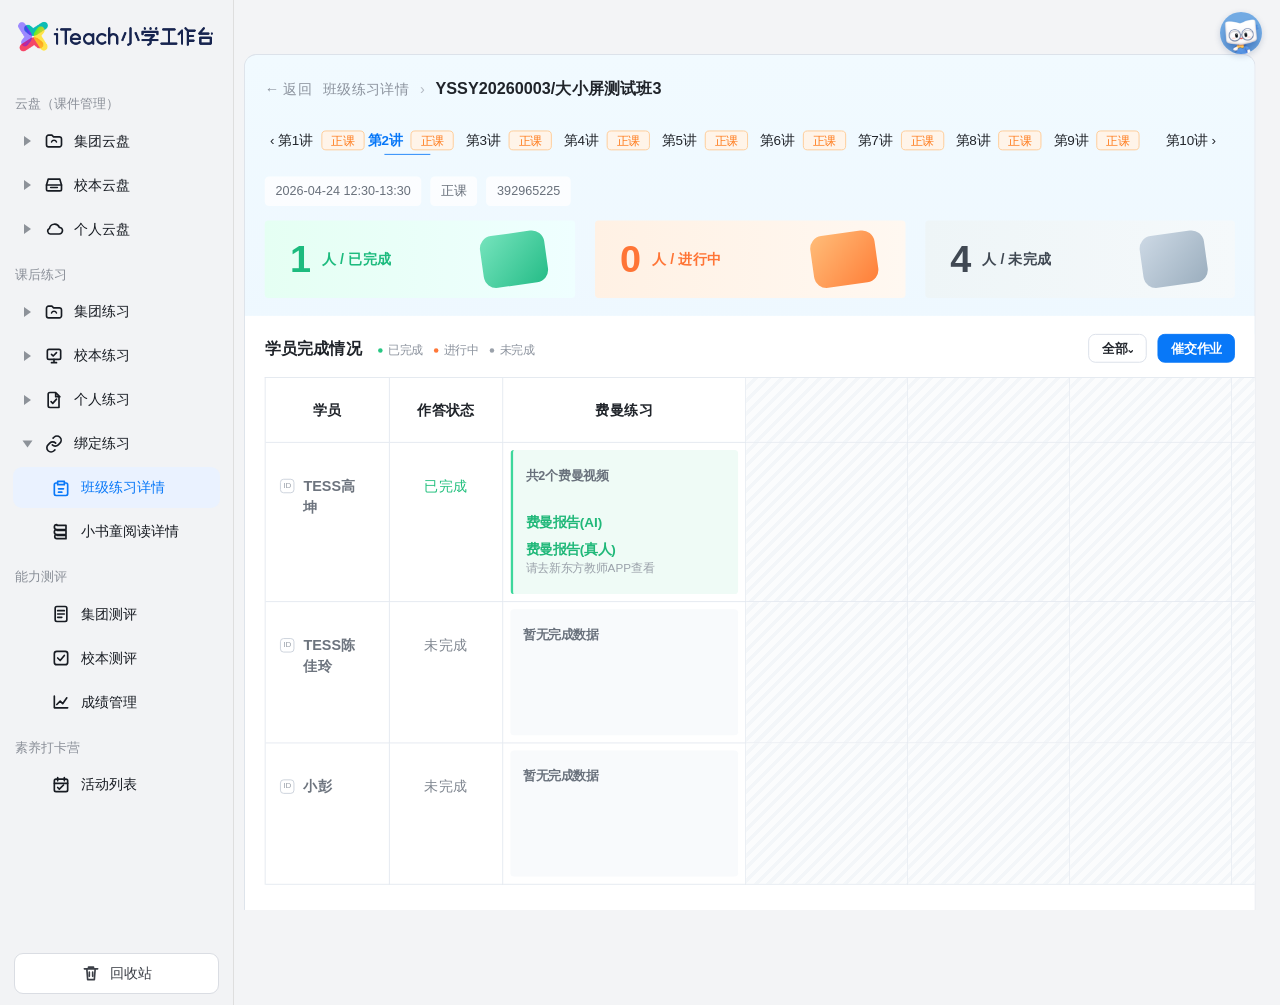
==== commit 1c8ed52b: "Update feiman static build" ====
--- a/pages/class-detail.html
+++ b/pages/class-detail.html
@@ -84,8 +84,11 @@
               <div class="status-cell done">已完成</div>
               <div class="task-cell">
                 <div class="feynman-task done">
-                  <span>做练习 共2题</span>
-                  <a href="report.html">学员报告及批改</a>
+                  <span>共2个费曼视频</span>
+                  <div class="report-entry-group">
+                    <a href="report.html">费曼报告(AI)</a>
+                    <a href="report-human.html">费曼报告(真人)</a>
+                  </div>
                   <em>请去新东方教师APP查看</em>
                 </div>
               </div>
--- a/assets/class-detail.css
+++ b/assets/class-detail.css
@@ -261,9 +261,13 @@
   font-size: 14px;
   font-weight: 600;
 }
+.report-entry-group {
+  display: grid;
+  gap: 8px;
+  margin-top: 30px;
+}
 .feynman-task a {
   display: block;
-  margin-top: 42px;
   color: #20b879;
   font-size: 15px;
   font-weight: 800;
